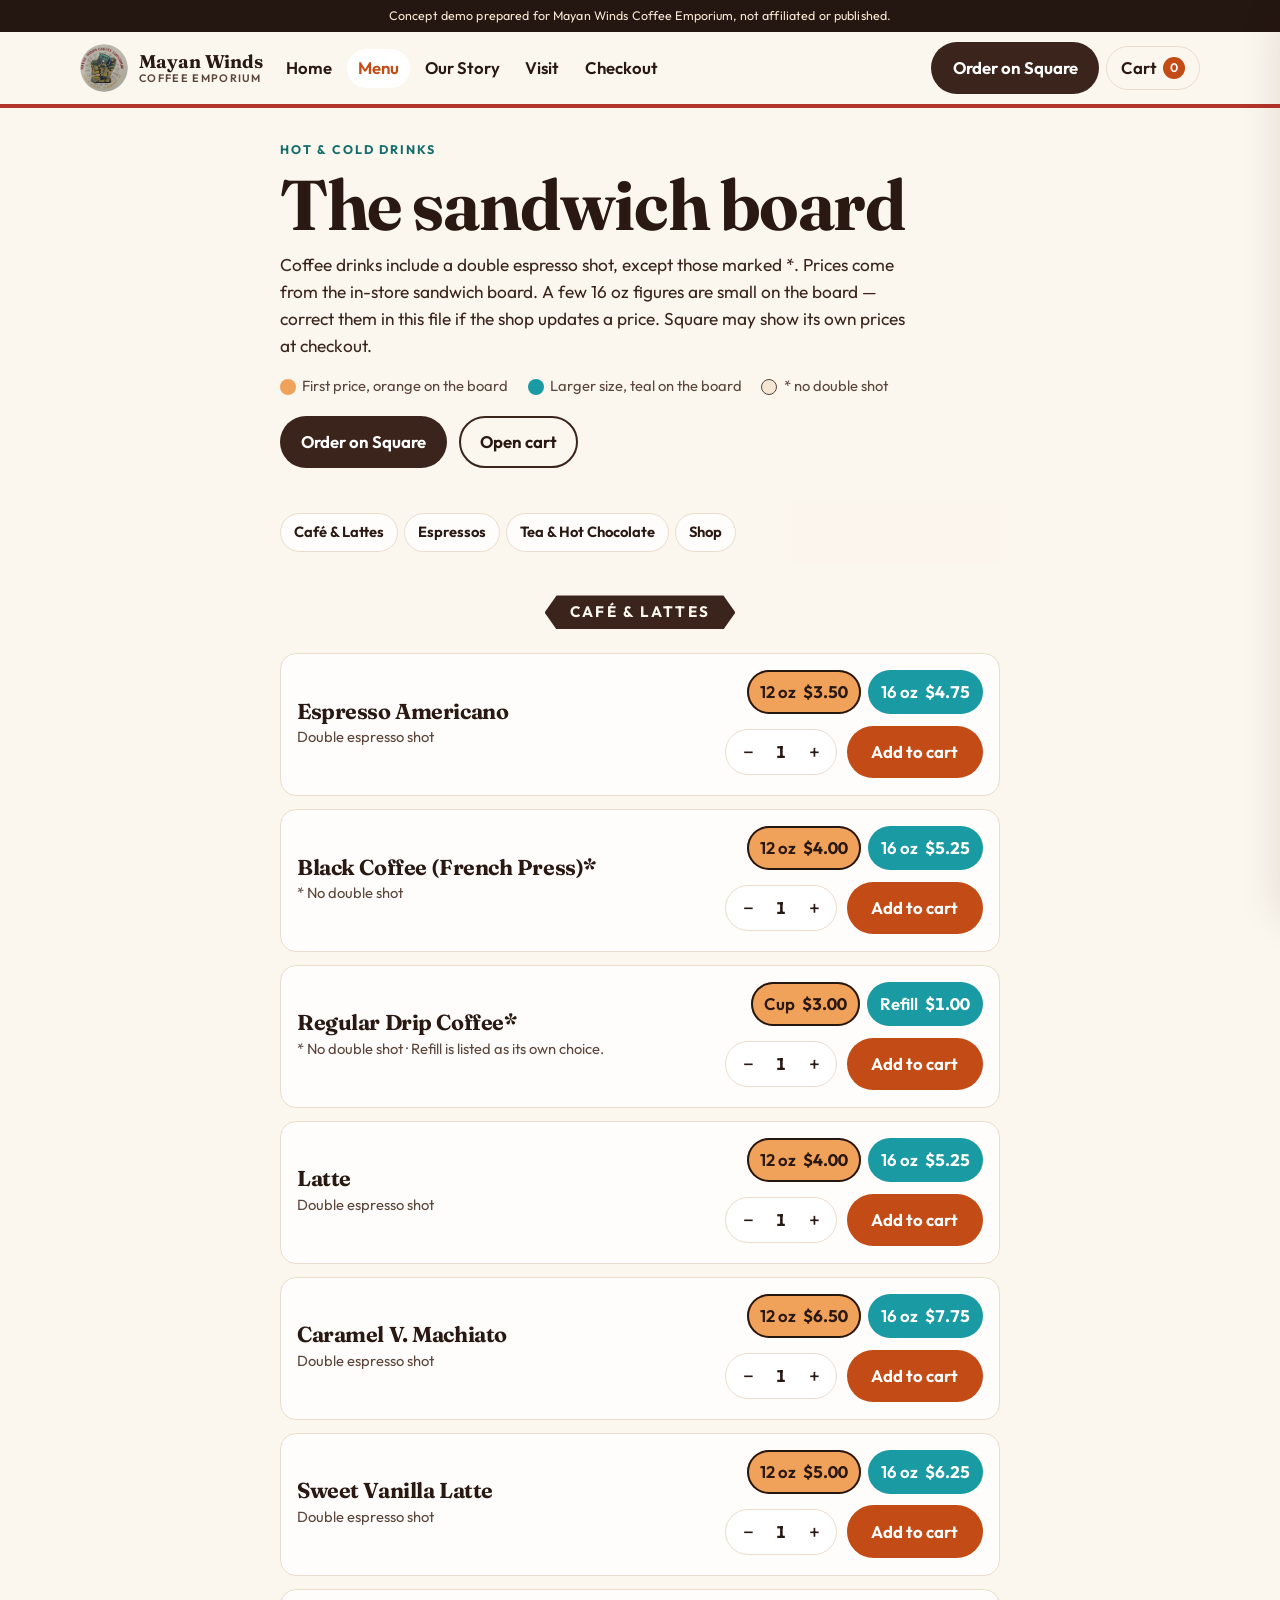
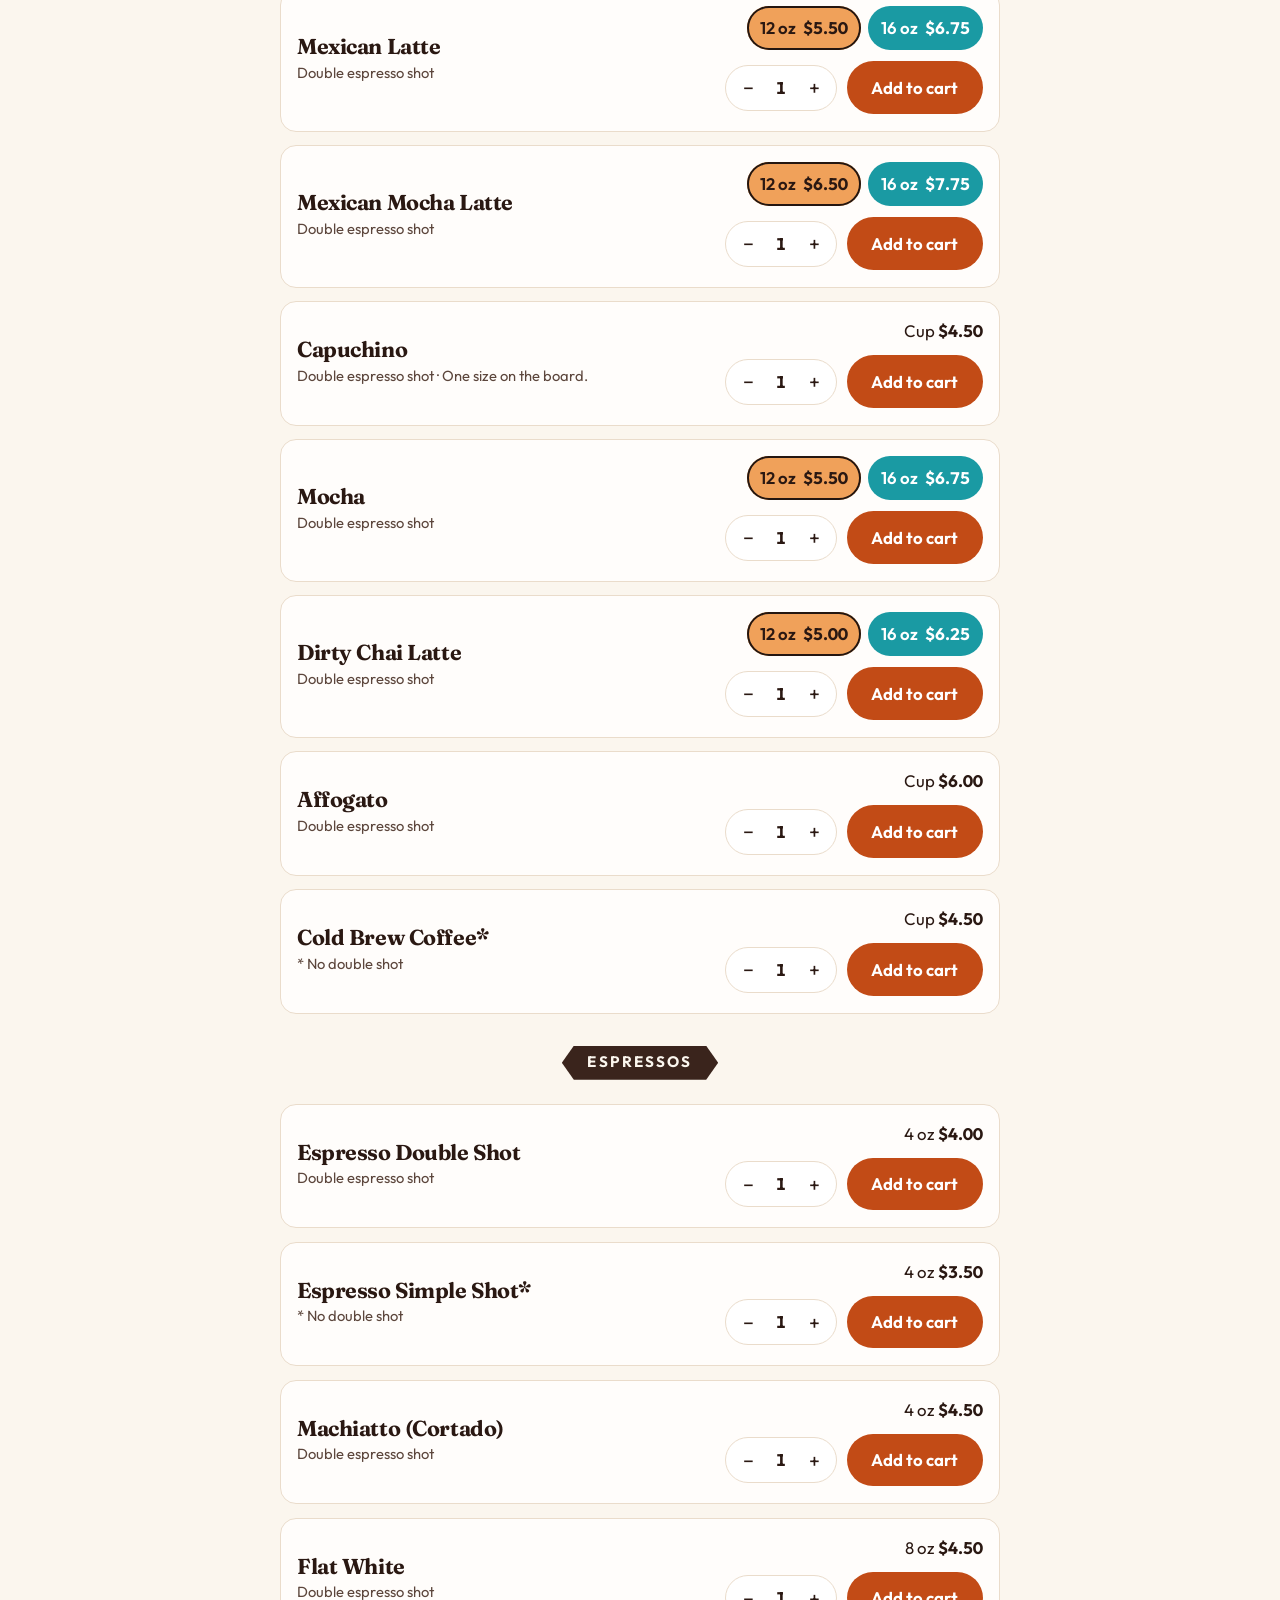
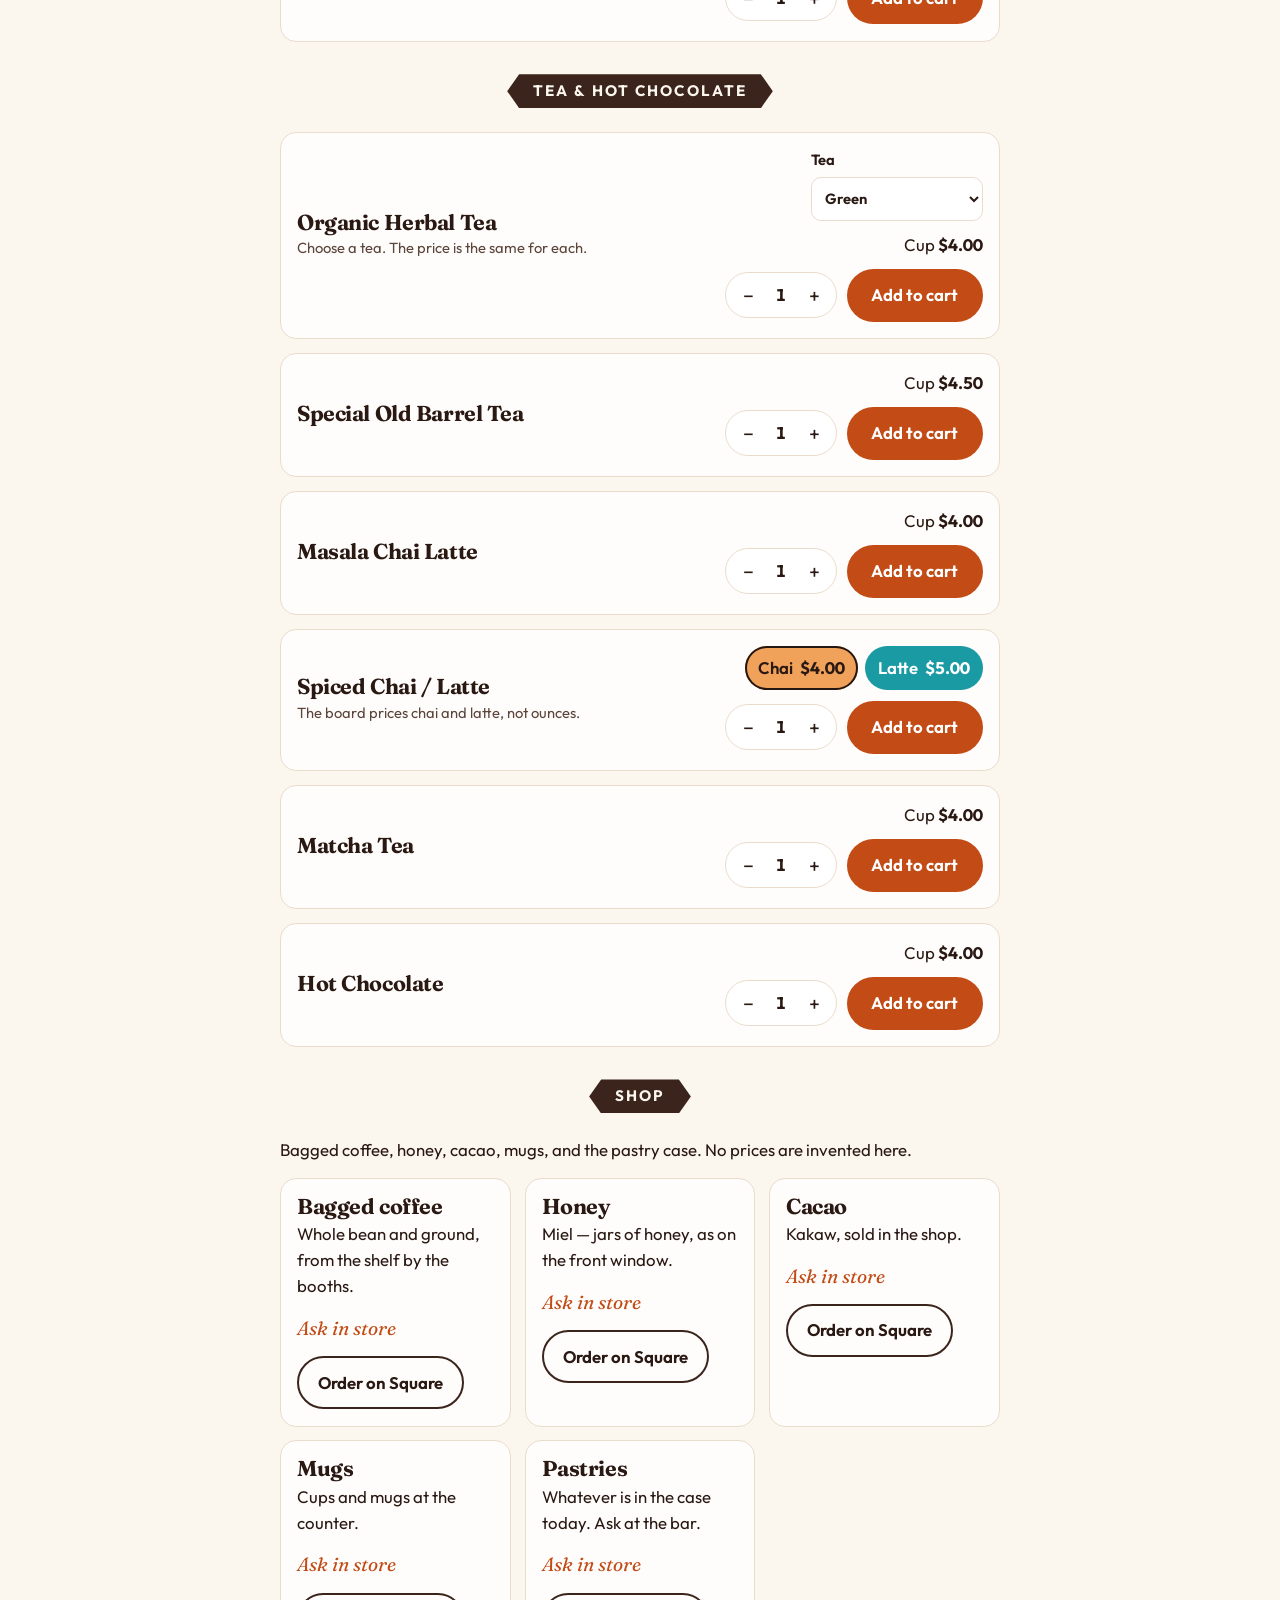
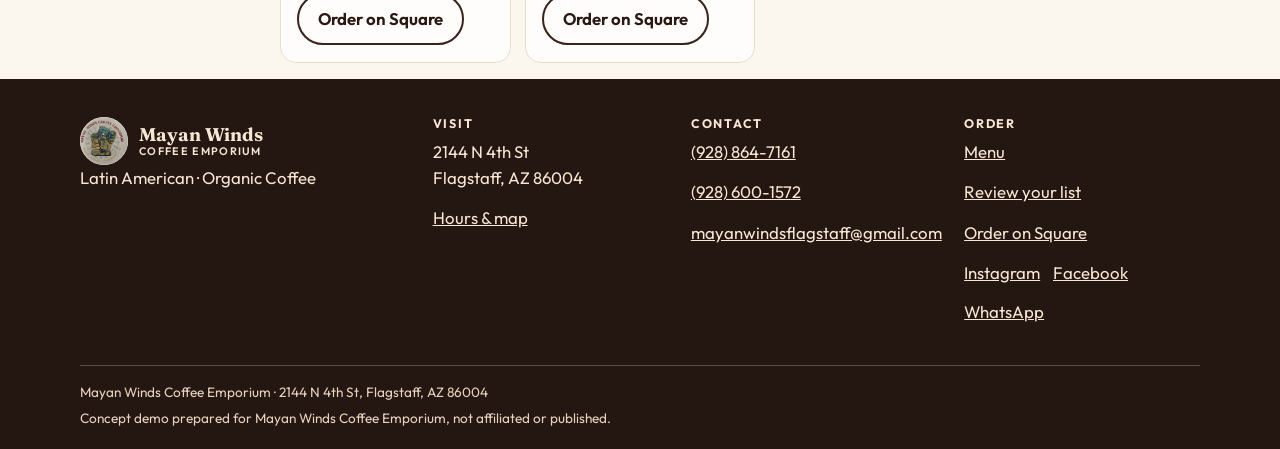
==== mayan-winds/menu.html @ 3dea43e1 "Add Mayan Winds Coffee Emporium concept site Static concept at /mayan-winds/ with the shop photos, t" ====
<!doctype html>
<html lang="en">
<head>
<meta charset="utf-8">
<meta name="viewport" content="width=device-width, initial-scale=1">
<meta name="robots" content="noindex, nofollow">
<meta name="theme-color" content="#241610">
<meta name="description" content="The drink board at Mayan Winds Coffee Emporium in Flagstaff: café, lattes, espresso, tea, and hot chocolate.">
<title>Menu · Mayan Winds Coffee Emporium</title>
<link rel="icon" href="img/favicon-32.png" type="image/png">
<link rel="apple-touch-icon" href="img/apple-touch.png">
<link rel="preconnect" href="https://fonts.googleapis.com">
<link rel="preconnect" href="https://fonts.gstatic.com" crossorigin>
<link href="https://fonts.googleapis.com/css2?family=Fraunces:ital,opsz,wght@0,9..144,560;0,9..144,680;1,9..144,560&family=Outfit:wght@400;500;600;700&display=swap" rel="stylesheet">
<link rel="stylesheet" href="css/style.css?v=20261118">
</head>
<body>
<div class="demo">Concept demo prepared for Mayan Winds Coffee Emporium, not affiliated or published.</div>
<a class="skip" href="#main">Skip to content</a>
<header class="site-header">
  <div class="wrap bar">
    <a class="brand" href="index.html">
      <picture><source srcset="img/logo.webp" type="image/webp"><img src="img/logo.png" alt="" width="48" height="48"></picture>
      <span>Mayan Winds<small>Coffee Emporium</small></span>
    </a>
    <nav id="nav-panel" class="nav" aria-label="Primary">
      <a href="index.html">Home</a>
      <a href="menu.html" aria-current="page">Menu</a>
      <a href="story.html">Our Story</a>
      <a href="visit.html">Visit</a>
      <a href="order.html">Checkout</a>
      <a class="nav-square" href="https://mayan-winds-flagstaff.square.site" target="_blank" rel="noopener">Order on Square</a>
    </nav>
    <div class="bar-actions">
      <a class="btn btn-square desk" href="https://mayan-winds-flagstaff.square.site" target="_blank" rel="noopener">Order on Square</a>
      <button class="icon-btn" type="button" data-open-cart>Cart <span class="count" data-cart-count hidden>0</span></button>
      <button class="menu-btn" type="button" aria-expanded="false" aria-controls="nav-panel" aria-label="Open menu">Menu</button>
    </div>
  </div>
</header>
<main id="main">
  <header class="page-head">
    <div class="wrap narrow">
      <p class="eyebrow">Hot &amp; cold drinks</p>
      <h1>The sandwich board</h1>
      <p class="lede" data-menu-note>Prices come from the in-store sandwich board. Coffee drinks include a double espresso shot, except those marked *.</p>
      <ul class="legend">
        <li><span class="swatch warm" aria-hidden="true"></span> First price, orange on the board</li>
        <li><span class="swatch cool" aria-hidden="true"></span> Larger size, teal on the board</li>
        <li><span class="swatch star" aria-hidden="true"></span> * no double shot</li>
      </ul>
      <div class="cta">
        <a class="btn btn-square" href="https://mayan-winds-flagstaff.square.site" target="_blank" rel="noopener">Order on Square</a>
        <button class="btn btn-line" type="button" data-open-cart>Open cart</button>
      </div>
      <noscript><p>Adding drinks to a list needs JavaScript. You can still <a href="https://mayan-winds-flagstaff.square.site">order on Square</a> or call the shop.</p></noscript>
    </div>
  </header>
  <div class="wrap narrow">
    <nav class="cats" aria-label="Menu categories">
      <a href="#cafe">Café &amp; Lattes</a>
      <a href="#espresso">Espressos</a>
      <a href="#tea">Tea &amp; Hot Chocolate</a>
      <a href="#shop">Shop</a>
    </nav>
    <div id="menu-root"></div>
    <section class="cat" id="shop">
      <div class="cat-banner"><h2>Shop</h2></div>
      <p>Bagged coffee, honey, cacao, mugs, and the pastry case. No prices are invented here.</p>
      <div class="shop-grid" data-shop></div>
    </section>
  </div>
</main>
<footer class="site-foot">
  <div class="wrap foot-grid">
    <div>
      <a class="brand" href="index.html">
        <picture><source srcset="img/logo.webp" type="image/webp"><img src="img/logo.png" alt="" width="48" height="48"></picture>
        <span>Mayan Winds<small>Coffee Emporium</small></span>
      </a>
      <p>Latin American · Organic Coffee</p>
    </div>
    <div>
      <h2>Visit</h2>
      <p>2144 N 4th St<br>Flagstaff, AZ 86004</p>
      <p><a href="visit.html">Hours &amp; map</a></p>
    </div>
    <div>
      <h2>Contact</h2>
      <p><a href="tel:+19288647161">(928) 864-7161</a></p>
      <p><a href="tel:+19286001572">(928) 600-1572</a></p>
      <p><a href="mailto:mayanwindsflagstaff@gmail.com">mayanwindsflagstaff@gmail.com</a></p>
    </div>
    <div>
      <h2>Order</h2>
      <p><a href="menu.html">Menu</a></p>
      <p><a href="order.html">Review your list</a></p>
      <p><a href="https://mayan-winds-flagstaff.square.site" target="_blank" rel="noopener">Order on Square</a></p>
      <p class="social"><a href="https://www.instagram.com/mayanwindsflagstaffcoffeeshop/" target="_blank" rel="noopener">Instagram</a><a href="https://www.facebook.com/mayanwindsflagstaffcoffeeshop/" target="_blank" rel="noopener">Facebook</a><a href="https://wa.me/19286001572" target="_blank" rel="noopener">WhatsApp</a></p>
    </div>
  </div>
  <div class="wrap foot-base">
    <span>Mayan Winds Coffee Emporium · 2144 N 4th St, Flagstaff, AZ 86004</span>
    <span>Concept demo prepared for Mayan Winds Coffee Emporium, not affiliated or published.</span>
  </div>
</footer>
<div class="dock">
  <button type="button" data-open-cart>Cart <span data-cart-count hidden>0</span></button>
  <a class="btn btn-square" href="https://mayan-winds-flagstaff.square.site" target="_blank" rel="noopener">Order on Square</a>
</div>
<div class="toast" data-toast role="status" aria-live="polite"><span data-toast-text></span><button type="button" data-open-cart>View</button></div>
<div class="backdrop" data-backdrop></div>
<aside id="cart-drawer" class="drawer" role="dialog" aria-modal="true" aria-labelledby="cart-title" aria-hidden="true" inert>
  <div class="drawer-h">
    <h2 id="cart-title">Your list</h2>
    <button class="icon-btn" type="button" data-close-cart>Close</button>
  </div>
  <div class="drawer-b" data-cart-lines></div>
  <div class="drawer-f">
    <p class="subtotal"><span>Subtotal</span> <strong data-cart-total>$0.00</strong></p>
    <p class="fine">Board prices only. No card numbers are entered on this page.</p>
    <a class="btn" href="order.html">Review order</a>
    <a class="btn btn-square" href="https://mayan-winds-flagstaff.square.site" target="_blank" rel="noopener">Order on Square</a>
  </div>
</aside>
<script src="js/menu-data.js?v=20261118"></script>
<script src="js/square.js?v=20261118"></script>
<script src="js/cart.js?v=20261118"></script>
<script src="js/site.js?v=20261118"></script>
<script defer src="https://static.cloudflareinsights.com/beacon.min.js/vce701823e78c4301a35b7e07294d87301792088814092" integrity="sha512-UKNk8GbxkABxKcXYuLkO16EleLGUkcvJWtpSNmExE0Too3ZaFAxTscNWEc1OdAv5/BikHawapSCaiD2XCmp+Bw==" crossorigin="anonymous" data-cf-beacon='{"token":"9d72dd12205441e48c40ca9a98ad61bd"}'></script>
</body>
</html>
---- mayan-winds/css/style.css ----
/* Mayan Winds Coffee Emporium — concept preview */
:root {
  --ink: #2a1812;
  --coffee: #3a241c;
  --coffee-deep: #241610;
  --cream: #fbf6ee;
  --cream-deep: #f3e6d2;
  --paper: #fffdfb;
  --orange: #c24b16;
  --orange-bright: #e37a32;
  --red: #b4332a;
  --teal: #146e6b;
  --teal-deep: #0e4543;
  --teal-bright: #1c9a94;
  --gold: #c9841a;
  --muted: #5c463c;
  --line: #eadccb;
  --pill-warm: #f0a15a;
  --pill-cool: #1a9aa3;
  --shadow: 0 16px 40px rgba(42, 24, 18, .12);
  --max: 1120px;
  --header: 72px;
  font-family: Outfit, "Segoe UI", sans-serif;
}

* { box-sizing: border-box; }
html { scroll-behavior: smooth; overflow-x: clip; }
body {
  margin: 0;
  color: var(--ink);
  background: var(--cream);
  font-size: 1.05rem;
  line-height: 1.55;
}
body.lock { overflow: hidden; }
img { max-width: 100%; height: auto; display: block; }
h1, h2, h3 {
  font-family: Fraunces, Georgia, serif;
  font-weight: 680;
  line-height: 1.08;
  letter-spacing: -0.02em;
  margin: 0 0 .5rem;
}
h1 { font-size: clamp(2.4rem, 7vw, 4.4rem); }
h2 { font-size: clamp(1.8rem, 4vw, 2.7rem); }
h3 { font-size: 1.35rem; }
p { margin: 0 0 .9rem; }
a { color: var(--teal-deep); }
a:hover { color: var(--orange); }
button, input, select { font: inherit; color: inherit; }

.skip {
  position: absolute;
  left: .8rem;
  top: -4rem;
  background: var(--coffee);
  color: var(--cream);
  padding: .6rem 1rem;
  z-index: 100;
  border-radius: 8px;
}
.skip:focus { top: .6rem; }

.wrap { width: min(var(--max), calc(100% - 2.2rem)); margin-inline: auto; }
.narrow { width: min(720px, calc(100% - 2.2rem)); }

.demo {
  background: var(--coffee-deep);
  color: #f6e7d4;
  text-align: center;
  font-size: .78rem;
  letter-spacing: .01em;
  padding: .4rem 1rem;
}
.sr-only {
  position: absolute;
  width: 1px;
  height: 1px;
  padding: 0;
  margin: -1px;
  overflow: hidden;
  clip: rect(0, 0, 0, 0);
  border: 0;
}
:focus-visible { outline: 3px solid var(--teal-bright); outline-offset: 2px; }

.site-header {
  position: sticky;
  top: 0;
  z-index: 40;
  background: rgba(251, 246, 238, .94);
  backdrop-filter: blur(10px);
  border-bottom: 4px solid var(--red);
}
.bar {
  min-height: var(--header);
  display: flex;
  align-items: center;
  justify-content: space-between;
  gap: .75rem;
}
.brand {
  display: flex;
  align-items: center;
  gap: .7rem;
  text-decoration: none;
  color: var(--ink);
  min-width: 0;
}
.brand img { width: 48px; height: 48px; border-radius: 50%; background: #fff; }
.brand span {
  font-family: Fraunces, Georgia, serif;
  font-weight: 680;
  font-size: 1.15rem;
  line-height: 1.05;
}
.brand small {
  display: block;
  font-family: Outfit, sans-serif;
  font-weight: 600;
  font-size: .68rem;
  letter-spacing: .12em;
  text-transform: uppercase;
  color: var(--muted);
  margin-top: .15rem;
}
.bar-actions { display: flex; align-items: center; gap: .45rem; }
.nav { display: none; }
.nav.open {
  display: flex;
  flex-direction: column;
  position: absolute;
  left: 0;
  right: 0;
  top: 100%;
  z-index: 38;
  background: var(--cream);
  border-bottom: 4px solid var(--red);
  padding: .4rem 1.1rem 1rem;
}
.nav a {
  text-decoration: none;
  color: var(--ink);
  font-weight: 600;
  padding: .75rem .2rem;
  border-bottom: 1px solid var(--line);
}
.nav a[aria-current="page"] { color: var(--orange); }

.icon-btn, .menu-btn {
  background: transparent;
  border: 1.5px solid var(--line);
  border-radius: 999px;
  min-height: 44px;
  padding: .35rem .85rem;
  font-weight: 600;
  cursor: pointer;
}
.icon-btn { display: inline-flex; align-items: center; gap: .4rem; }
.count {
  background: var(--orange);
  color: #fff;
  border-radius: 999px;
  min-width: 1.4rem;
  height: 1.4rem;
  display: inline-grid;
  place-items: center;
  font-size: .78rem;
  padding: 0 .3rem;
}

.btn {
  display: inline-flex;
  align-items: center;
  justify-content: center;
  gap: .4rem;
  min-height: 48px;
  padding: .7rem 1.2rem;
  border-radius: 999px;
  border: 2px solid transparent;
  background: var(--orange);
  color: #fff;
  text-decoration: none;
  font-weight: 650;
  cursor: pointer;
}
.btn:hover { background: #a63d10; color: #fff; }
.btn-square { background: var(--coffee); }
.btn-square:hover { background: #1a0e0a; color: #fff; }
.btn-line { background: transparent; color: var(--ink); border-color: var(--coffee); }
.btn-line:hover { background: var(--coffee); color: var(--cream); }
.btn-ghost { background: transparent; color: var(--ink); border-color: var(--line); }
.btn-ghost:hover { border-color: var(--coffee); color: var(--ink); }
.desk { display: none; }
.cta { display: flex; flex-wrap: wrap; gap: .7rem; margin: 1.1rem 0; }
.text-link { font-weight: 650; }
.text-btn {
  background: none;
  border: 0;
  padding: 0;
  color: var(--red);
  font-weight: 650;
  cursor: pointer;
  text-decoration: underline;
  text-underline-offset: 2px;
}

.eyebrow {
  font-size: .78rem;
  font-weight: 700;
  letter-spacing: .16em;
  text-transform: uppercase;
  color: var(--teal);
  margin-bottom: .45rem;
}
.tag {
  font-family: Fraunces, Georgia, serif;
  font-style: italic;
  font-weight: 560;
  font-size: clamp(1.25rem, 3vw, 1.7rem);
  color: var(--orange);
  margin: .2rem 0 .8rem;
}
.lede { font-size: 1.08rem; max-width: 40rem; color: var(--coffee); }
.hero-meta { color: var(--muted); margin-top: .4rem; }
.hero-meta a { color: var(--ink); font-weight: 650; }

.hero-grid { display: grid; gap: 0; }
.hero-media { order: -1; margin-inline: calc(50% - 50vw); }
.hero-media img {
  width: 100%;
  height: min(62vw, 420px);
  object-fit: cover;
  object-position: center 40%;
}
.hero-copy { padding: 1.6rem 0 2.2rem; }
.hero-logo { width: 108px; height: 108px; border-radius: 50%; background: #fff; margin-bottom: .8rem; box-shadow: var(--shadow); }

.band { background: var(--red); color: #fff8ef; }
.band-words {
  display: grid;
  grid-template-columns: 1fr;
  gap: .35rem;
  padding: 1.1rem 0;
  text-align: center;
}
.band-words p { margin: 0; letter-spacing: .08em; text-transform: uppercase; font-size: .92rem; }
.band-words b { font-family: Fraunces, Georgia, serif; font-size: 1.35rem; letter-spacing: 0; text-transform: none; display: block; }

.bleed { margin: 0; }
.bleed img { width: 100%; max-height: 420px; object-fit: cover; object-position: center; }
.bleed figcaption, .frame figcaption, .gallery figcaption {
  color: var(--muted);
  font-size: .92rem;
  padding: .55rem 0 .2rem;
}

.section { padding: 3.2rem 0; }
.section-paper { background: var(--paper); }
.split { display: grid; gap: 1.4rem; align-items: center; }
.frame { margin: 0; }
.frame img { width: 100%; border-radius: 18px; object-fit: cover; max-height: 520px; box-shadow: var(--shadow); }

.feature-grid, .shop-grid, .menu-list { display: grid; gap: .85rem; }
.item, .shop-card, .order-card, .hours-card, .info-card {
  background: var(--paper);
  border: 1px solid var(--line);
  border-radius: 16px;
  padding: 1rem 1rem 1.05rem;
}
.item h3, .shop-card h3 { margin-bottom: .2rem; }
.meta, .fine, .each { color: var(--muted); font-size: .92rem; }
.meta { margin: 0; }
.item-buy { display: grid; gap: .7rem; margin-top: .75rem; }
.picks { display: flex; flex-wrap: wrap; gap: .45rem; }
.pill {
  position: relative;
  display: inline-flex;
  align-items: center;
  gap: .45rem;
  min-height: 44px;
  padding: .35rem .8rem;
  border-radius: 999px;
  cursor: pointer;
  color: #2a1812;
  font-weight: 600;
}
.pill input { position: absolute; opacity: 0; inset: 0; margin: 0; }
.pill.warm { background: var(--pill-warm); }
.pill.cool { background: var(--pill-cool); color: #fff; }
.pill:has(input:checked) { box-shadow: inset 0 0 0 2px var(--coffee-deep); }
.pill:has(input:focus-visible) { outline: 3px solid var(--coffee); }
.solo { margin: 0; }
.solo strong, .pill strong { font-variant-numeric: tabular-nums; }
.opt { display: grid; gap: .3rem; font-weight: 650; font-size: .92rem; }
.opt select {
  min-height: 44px;
  border-radius: 10px;
  border: 1px solid var(--line);
  background: #fff;
  padding: .4rem .6rem;
}
.buy-row, .line-controls { display: flex; flex-wrap: wrap; align-items: center; gap: .6rem; }
.qty {
  display: inline-flex;
  align-items: center;
  border: 1.5px solid var(--line);
  border-radius: 999px;
  background: #fff;
}
.qty button {
  width: 44px;
  height: 44px;
  border: 0;
  background: transparent;
  cursor: pointer;
  font-size: 1.25rem;
}
.qty span { min-width: 1.4rem; text-align: center; font-weight: 700; font-variant-numeric: tabular-nums; }
.add { min-width: 8.5rem; }

.ask {
  font-family: Fraunces, Georgia, serif;
  font-style: italic;
  color: var(--orange);
  font-size: 1.2rem;
  margin: .2rem 0 .8rem;
}
.more { margin-top: 1.2rem; }

.legend { display: flex; flex-wrap: wrap; gap: .8rem 1.2rem; padding: 0; margin: 1rem 0 0; list-style: none; color: var(--muted); font-size: .92rem; }
.legend li { display: flex; align-items: center; gap: .4rem; }
.swatch { width: 1rem; height: 1rem; border-radius: 99px; display: inline-block; }
.swatch.warm { background: var(--pill-warm); }
.swatch.cool { background: var(--pill-cool); }
.swatch.star { background: var(--cream-deep); border: 1px solid var(--muted); }

.page-head { padding: 2rem 0 1rem; }
.page-head .lede { margin-top: .6rem; }
.cats {
  position: sticky;
  top: var(--header);
  z-index: 25;
  display: flex;
  gap: .4rem;
  overflow-x: auto;
  padding: .7rem 0;
  background: rgba(251, 246, 238, .95);
}
.cats a {
  flex: 0 0 auto;
  text-decoration: none;
  color: var(--ink);
  background: var(--paper);
  border: 1px solid var(--line);
  border-radius: 999px;
  padding: .45rem .8rem;
  font-weight: 650;
  font-size: .92rem;
}
.cat { scroll-margin-top: 8.5rem; }
.cat-banner { text-align: center; margin: 2rem 0 1rem; }
.cat-banner h2 {
  display: inline-block;
  background: var(--coffee);
  color: var(--cream);
  font-family: Outfit, sans-serif;
  font-size: .95rem;
  font-weight: 700;
  letter-spacing: .14em;
  text-transform: uppercase;
  padding: .55rem 1.6rem;
  clip-path: polygon(12px 0, calc(100% - 12px) 0, 100% 50%, calc(100% - 12px) 100%, 12px 100%, 0 50%);
}

.gallery { display: grid; gap: .9rem; }
.gallery figure { margin: 0; }
.gallery img { width: 100%; border-radius: 16px; object-fit: cover; max-height: 640px; }

.visit-grid, .info-grid { display: grid; gap: .9rem; }
.hours { width: 100%; border-collapse: collapse; margin: .4rem 0 1rem; }
.hours th, .hours td { text-align: left; padding: .45rem 0; border-bottom: 1px solid var(--line); font-weight: 500; }
.hours th { font-weight: 700; width: 42%; }
.placeholder {
  display: inline-block;
  background: #fff4df;
  border: 1px dashed var(--gold);
  color: #6a4a12;
  border-radius: 999px;
  padding: .15rem .6rem;
  font-size: .78rem;
  font-weight: 700;
  letter-spacing: .08em;
  text-transform: uppercase;
}
.map-frame {
  border-radius: 16px;
  overflow: hidden;
  min-height: 280px;
  border: 1px solid var(--line);
  background: var(--cream-deep);
}
.map-frame iframe { width: 100%; height: 320px; border: 0; }

.order-card .subtotal, .drawer-f .subtotal {
  display: flex;
  justify-content: space-between;
  align-items: baseline;
  font-size: 1.15rem;
  margin: 1rem 0 .4rem;
}
.subtotal strong { font-family: Fraunces, Georgia, serif; font-size: 1.6rem; }
.copied { color: var(--teal-deep); font-weight: 650; }
.dev-note {
  margin-top: 1.4rem;
  background: var(--cream-deep);
  border-radius: 12px;
  padding: .8rem 1rem;
}
.dev-note summary { cursor: pointer; font-weight: 700; }
.dev-note p { margin: .6rem 0 0; color: var(--coffee); }
.dev-note code { font-size: .88em; }

.site-foot { background: var(--coffee-deep); color: #f6e7d4; padding: 2.4rem 0 1.2rem; margin-top: 1rem; }
.site-foot a { color: #f6e7d4; }
.foot-grid { display: grid; gap: 1.4rem; }
.site-foot h2 {
  font-family: Outfit, sans-serif;
  font-size: .78rem;
  letter-spacing: .14em;
  text-transform: uppercase;
  font-weight: 700;
}
.site-foot .brand span, .site-foot .brand small { color: #f6e7d4; }
.social { display: flex; flex-wrap: wrap; gap: .8rem; }
.foot-base {
  display: grid;
  gap: .35rem;
  margin-top: 1.6rem;
  padding-top: 1rem;
  border-top: 1px solid rgba(246, 231, 212, .25);
  font-size: .85rem;
  color: #e6d3bf;
}

.dock {
  position: fixed;
  left: 0; right: 0; bottom: 0;
  z-index: 35;
  display: grid;
  grid-template-columns: 1fr 1.4fr;
  gap: .5rem;
  padding: .55rem .7rem calc(.55rem + env(safe-area-inset-bottom));
  background: rgba(251, 246, 238, .96);
  border-top: 1px solid var(--line);
}
.dock .btn, .dock button {
  width: 100%;
}
.dock button {
  min-height: 48px;
  border-radius: 999px;
  border: 2px solid var(--coffee);
  background: #fff;
  font-weight: 700;
  cursor: pointer;
}

.backdrop {
  position: fixed;
  inset: 0;
  background: rgba(36, 22, 16, .48);
  z-index: 60;
  opacity: 0;
  pointer-events: none;
}
.backdrop.open { opacity: 1; pointer-events: auto; }
.drawer {
  position: fixed;
  top: 0; right: 0; bottom: 0;
  width: 100%;
  max-width: 420px;
  background: var(--paper);
  z-index: 70;
  display: flex;
  flex-direction: column;
  transform: translateX(100%);
  transition: transform .22s ease;
  box-shadow: var(--shadow);
}
.drawer.open { transform: none; }
.drawer-h, .drawer-f { padding: 1rem 1.1rem; }
.drawer-h { display: flex; justify-content: space-between; align-items: center; border-bottom: 1px solid var(--line); }
.drawer-b { flex: 1; overflow: auto; padding: .4rem 1.1rem 1rem; }
.drawer-f { border-top: 1px solid var(--line); display: grid; gap: .55rem; }
.drawer-f .btn { width: 100%; }
.line { padding: .85rem 0; border-bottom: 1px solid var(--line); }
.line-name { display: grid; }
.line-name span { color: var(--muted); font-size: .92rem; }
.line-price { font-weight: 750; font-variant-numeric: tabular-nums; margin-left: auto; }
.empty { color: var(--muted); }

.toast {
  position: fixed;
  left: 50%;
  bottom: calc(84px + env(safe-area-inset-bottom));
  transform: translateX(-50%) translateY(8px);
  background: var(--coffee);
  color: var(--cream);
  border-radius: 999px;
  padding: .45rem .5rem .45rem .95rem;
  display: flex;
  align-items: center;
  gap: .6rem;
  z-index: 80;
  opacity: 0;
  pointer-events: none;
  transition: opacity .2s ease;
}
.toast.show { opacity: 1; pointer-events: auto; transform: translateX(-50%); }
.toast button {
  background: var(--orange-bright);
  color: #2a1812;
  border: 0;
  border-radius: 999px;
  min-height: 36px;
  padding: .2rem .8rem;
  font-weight: 750;
  cursor: pointer;
}

@media (min-width: 720px) {
  .band-words { grid-template-columns: repeat(3, 1fr); padding: 1.3rem 0; }
  .feature-grid, .shop-grid { grid-template-columns: 1fr 1fr; }
  .visit-grid { grid-template-columns: .9fr 1.1fr; align-items: start; }
  .info-grid { grid-template-columns: 1fr 1fr 1fr; }
  .gallery { grid-template-columns: 1fr 1fr; }
  .gallery .wide { grid-column: 1 / -1; }
  .foot-grid { grid-template-columns: 1.4fr 1fr 1fr 1fr; }
  .split { grid-template-columns: 1fr 1fr; gap: 2rem; }
  .menu-list .item { display: grid; grid-template-columns: minmax(0, 1fr) minmax(240px, .95fr); gap: 1rem; align-items: center; }
  .menu-list .item-buy { margin-top: 0; justify-items: end; }
  .menu-list .buy-row { justify-content: flex-end; }
}
@media (min-width: 900px) {
  .desk { display: inline-flex; }
  .nav-square { display: none; }
  .menu-btn { display: none; }
  .nav, .nav.open {
    display: flex;
    flex-direction: row;
    align-items: center;
    gap: .2rem;
    border: 0;
    padding: 0;
    background: transparent;
    position: static;
    top: auto;
  }
  .bar { display: grid; grid-template-columns: auto 1fr auto; }
  .nav a { border: 0; padding: .4rem .7rem; border-radius: 999px; }
  .nav a[aria-current="page"] { background: #fff; }
  .hero-grid {
    grid-template-columns: minmax(0, .95fr) minmax(0, 1.05fr);
    align-items: center;
    gap: 2rem;
    padding: 1.2rem 0 1.6rem;
  }
  .hero-media { order: 0; margin-inline: 0; margin-right: calc(50% - 50vw); }
  .hero-media img {
    height: 640px;
    border-radius: 22px 0 0 22px;
    max-height: none;
  }
  .hero-copy { padding: 2rem 0; }
  .dock { display: none; }
  body { padding-bottom: 0; }
  .shop-grid { grid-template-columns: repeat(3, 1fr); }
  .toast { bottom: 1.4rem; }
}
@media (max-width: 899px) {
  body { padding-bottom: 84px; }
}
@media (prefers-reduced-motion: reduce) {
  html { scroll-behavior: auto; }
  .drawer, .toast, .backdrop { transition: none; }
}
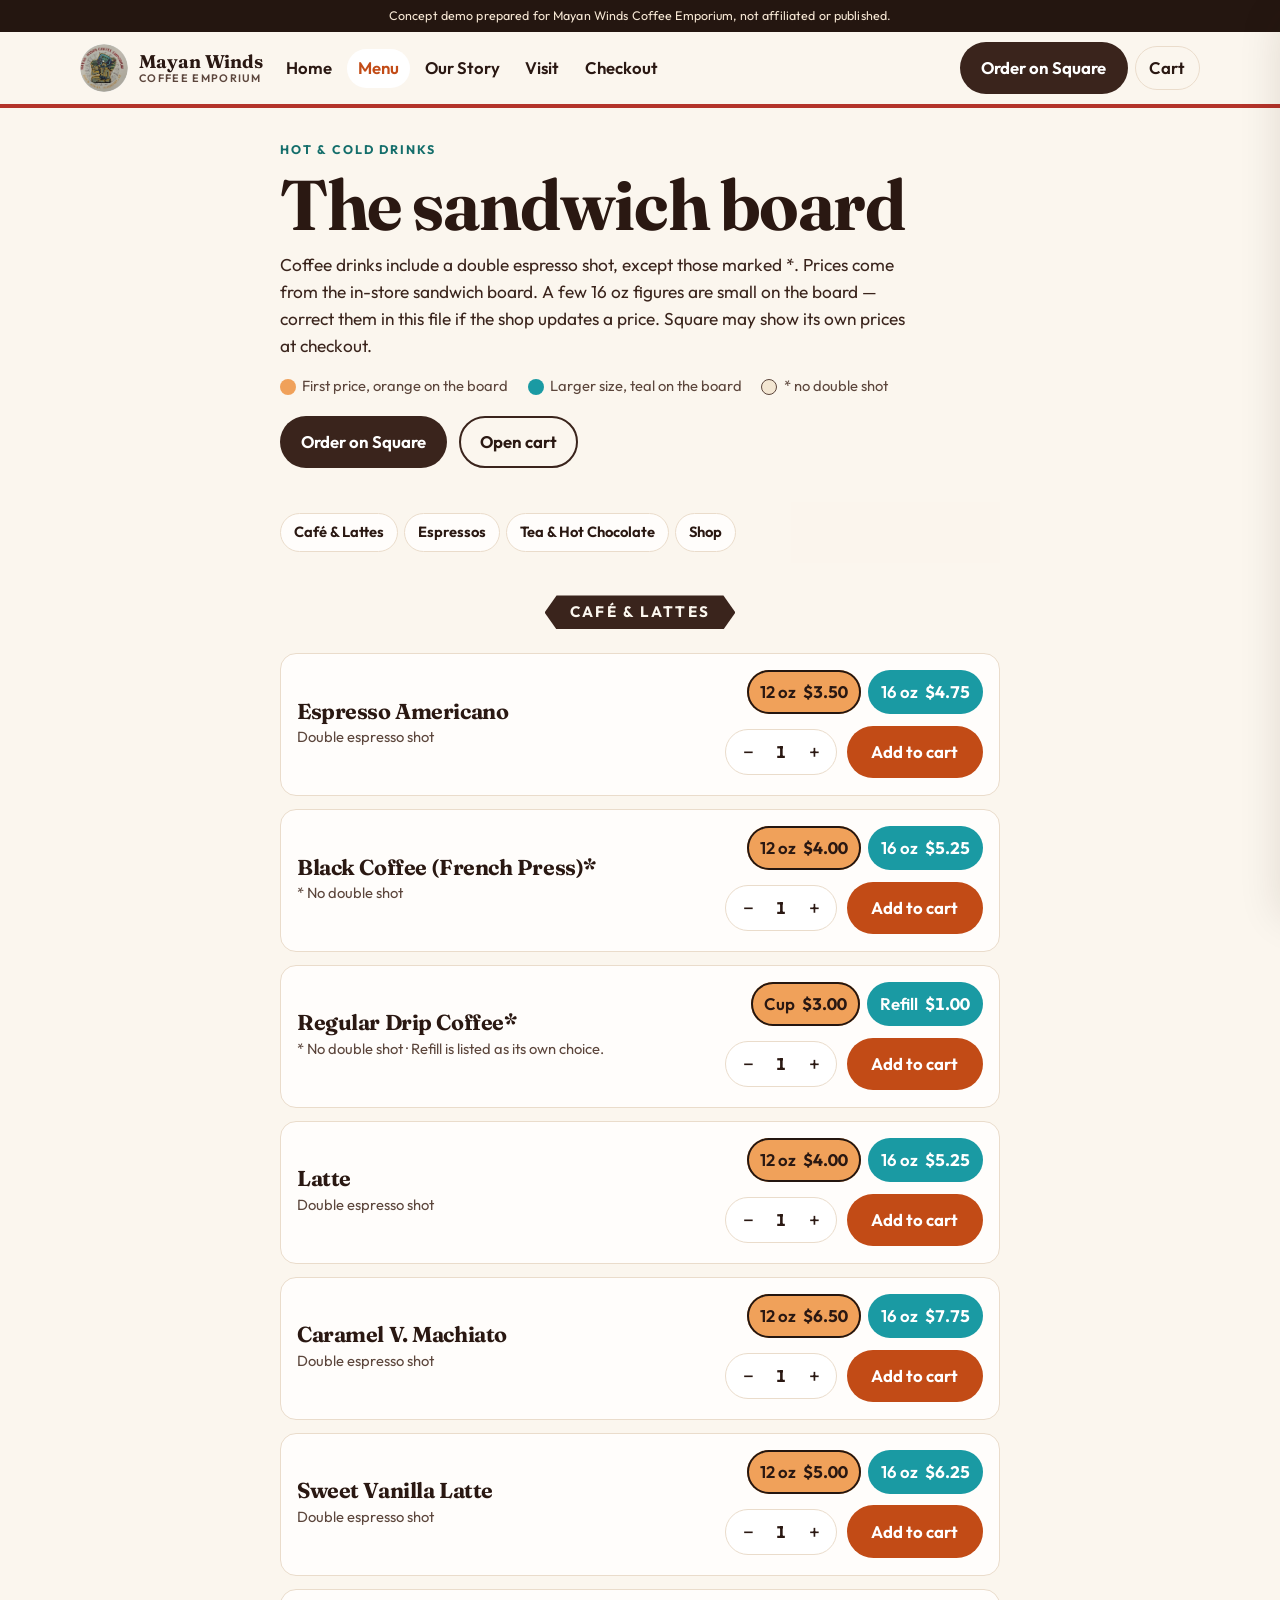
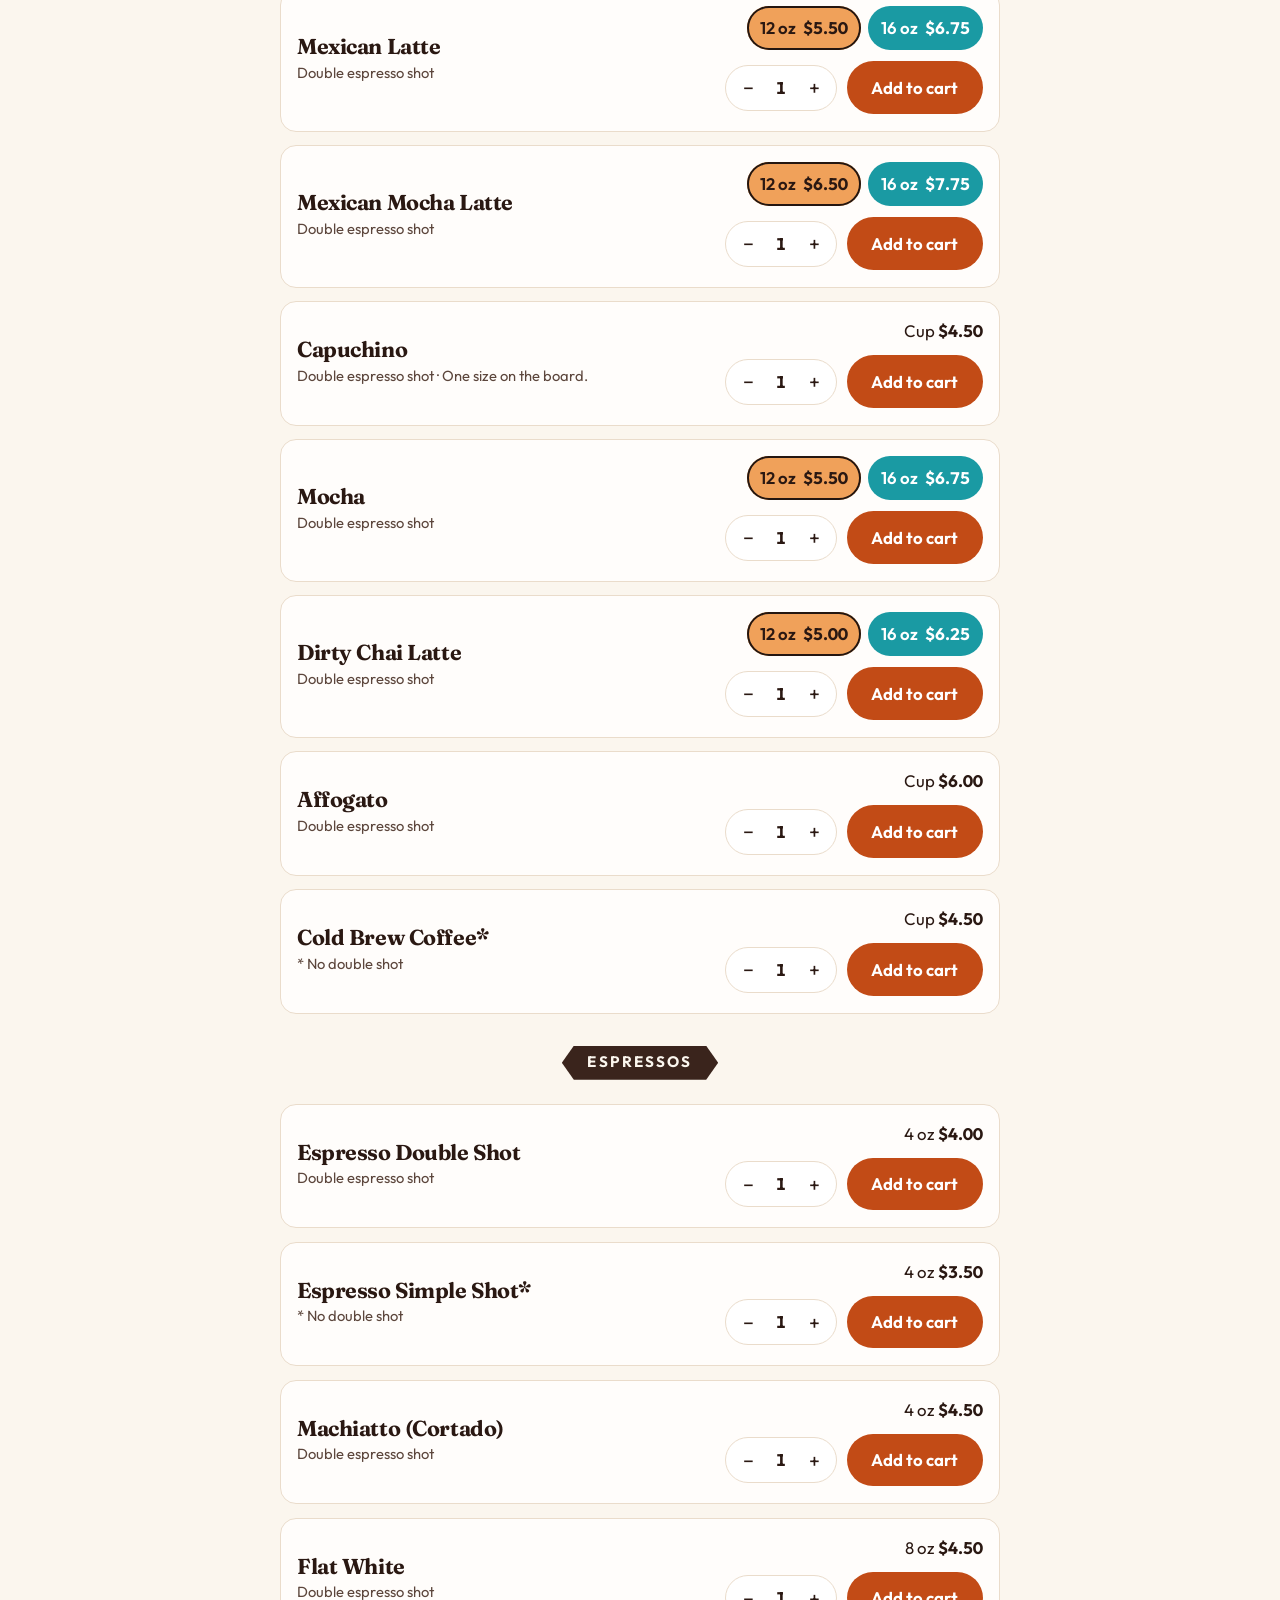
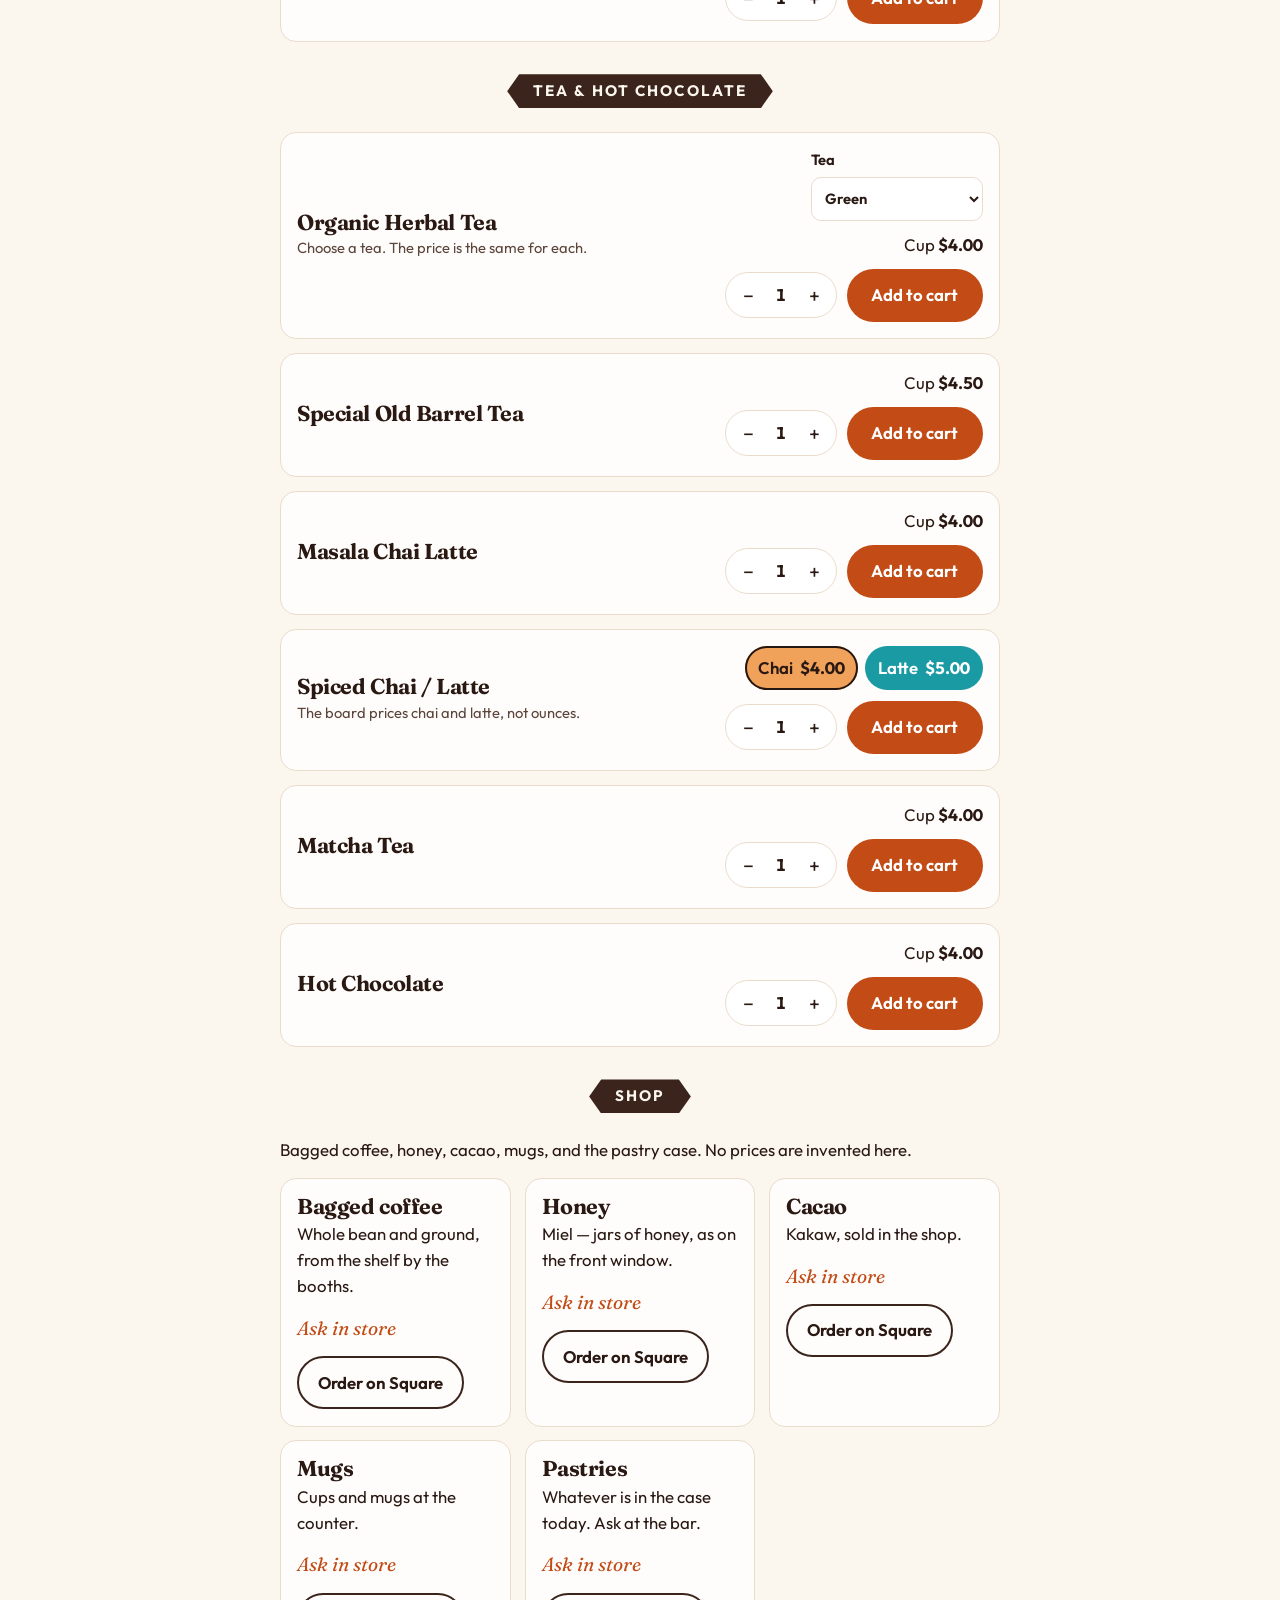
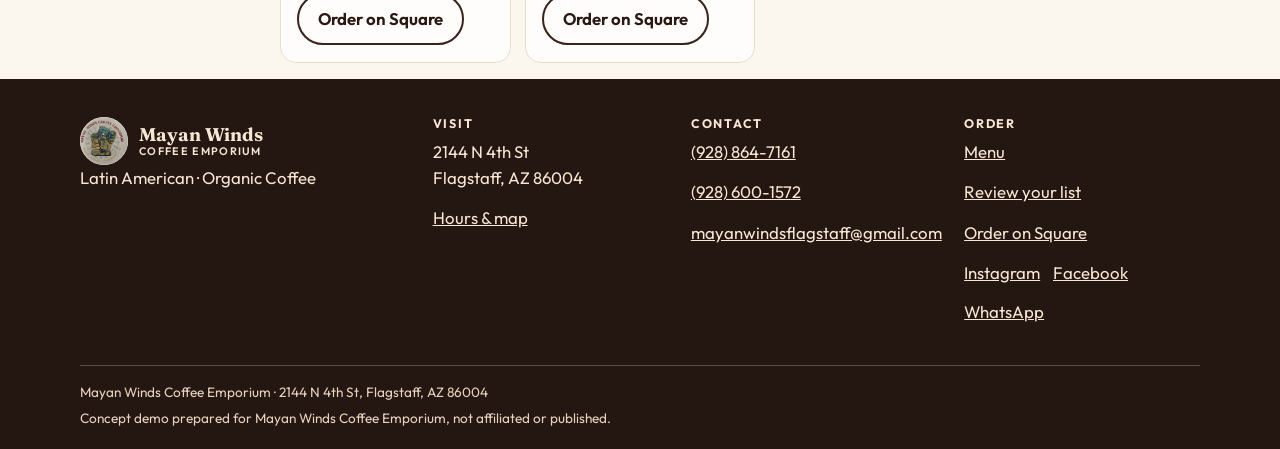
==== commit c75db417: "Revise the Mayan Winds hero, mural, and DoorDash link Show the storefront as one leveled photo of th" ====
--- a/mayan-winds/menu.html
+++ b/mayan-winds/menu.html
@@ -12,7 +12,7 @@
 <link rel="preconnect" href="https://fonts.googleapis.com">
 <link rel="preconnect" href="https://fonts.gstatic.com" crossorigin>
 <link href="https://fonts.googleapis.com/css2?family=Fraunces:ital,opsz,wght@0,9..144,560;0,9..144,680;1,9..144,560&family=Outfit:wght@400;500;600;700&display=swap" rel="stylesheet">
-<link rel="stylesheet" href="css/style.css?v=20261118">
+<link rel="stylesheet" href="css/style.css?v=20261119">
 </head>
 <body>
 <div class="demo">Concept demo prepared for Mayan Winds Coffee Emporium, not affiliated or published.</div>
--- a/mayan-winds/css/style.css
+++ b/mayan-winds/css/style.css
@@ -157,6 +157,7 @@
   cursor: pointer;
 }
 .icon-btn { display: inline-flex; align-items: center; gap: .4rem; }
+.count[hidden] { display: none; }
 .count {
   background: var(--orange);
   color: #fff;
@@ -226,26 +227,38 @@
 .hero-meta a { color: var(--ink); font-weight: 650; }
 
 .hero-grid { display: grid; gap: 0; }
-.hero-media { order: -1; margin-inline: calc(50% - 50vw); }
+.headline-photo {
+  margin: 1rem auto 0;
+  width: min(760px, calc(100% - 2.2rem));
+}
+.headline-photo img {
+  width: 100%;
+  height: auto;
+  border-radius: 14px;
+  display: block;
+}
 .hero-media img {
   width: 100%;
-  height: min(62vw, 420px);
-  object-fit: cover;
-  object-position: center 40%;
-}
+  height: auto;
+  border-radius: 18px;
+}
+.doordash {
+  display: inline-flex;
+  align-items: center;
+  min-height: 34px;
+  padding: .15rem .6rem;
+  border-radius: 999px;
+  border: 1px solid var(--line);
+  color: var(--muted);
+  background: transparent;
+  text-decoration: none;
+  font-size: .78rem;
+  font-weight: 600;
+  letter-spacing: .01em;
+}
+.doordash:hover { color: var(--ink); border-color: var(--muted); }
 .hero-copy { padding: 1.6rem 0 2.2rem; }
 .hero-logo { width: 108px; height: 108px; border-radius: 50%; background: #fff; margin-bottom: .8rem; box-shadow: var(--shadow); }
-
-.band { background: var(--red); color: #fff8ef; }
-.band-words {
-  display: grid;
-  grid-template-columns: 1fr;
-  gap: .35rem;
-  padding: 1.1rem 0;
-  text-align: center;
-}
-.band-words p { margin: 0; letter-spacing: .08em; text-transform: uppercase; font-size: .92rem; }
-.band-words b { font-family: Fraunces, Georgia, serif; font-size: 1.35rem; letter-spacing: 0; text-transform: none; display: block; }
 
 .bleed { margin: 0; }
 .bleed img { width: 100%; max-height: 420px; object-fit: cover; object-position: center; }
@@ -530,7 +543,6 @@
 }
 
 @media (min-width: 720px) {
-  .band-words { grid-template-columns: repeat(3, 1fr); padding: 1.3rem 0; }
   .feature-grid, .shop-grid { grid-template-columns: 1fr 1fr; }
   .visit-grid { grid-template-columns: .9fr 1.1fr; align-items: start; }
   .info-grid { grid-template-columns: 1fr 1fr 1fr; }
@@ -566,10 +578,10 @@
     gap: 2rem;
     padding: 1.2rem 0 1.6rem;
   }
-  .hero-media { order: 0; margin-inline: 0; margin-right: calc(50% - 50vw); }
+  .hero-media { margin-inline: 0; }
   .hero-media img {
-    height: 640px;
-    border-radius: 22px 0 0 22px;
+    height: auto;
+    border-radius: 18px;
     max-height: none;
   }
   .hero-copy { padding: 2rem 0; }
